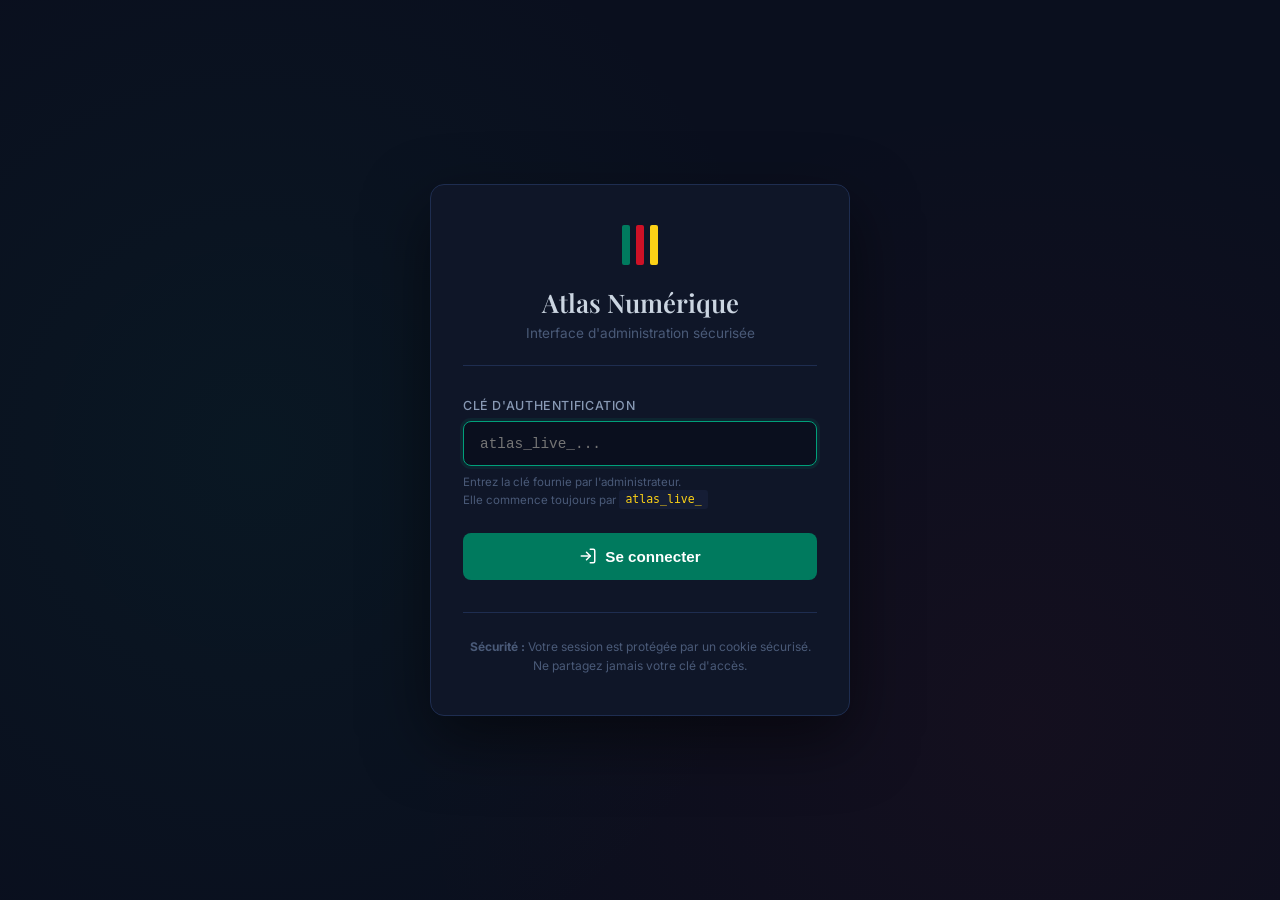
==== static/login.html @ 6f9df2fe "ajout de l'authentification par API key" ====
<!DOCTYPE html>
<html lang="fr">
<head>
  <meta charset="UTF-8" />
  <meta name="viewport" content="width=device-width, initial-scale=1.0" />
  <title>Connexion — Atlas Numérique du Cameroun</title>
  <link rel="preconnect" href="https://fonts.googleapis.com" />
  <link rel="preconnect" href="https://fonts.gstatic.com" crossorigin />
  <link href="https://fonts.googleapis.com/css2?family=Inter:wght@300;400;500;600&family=Playfair+Display:wght@600&display=swap" rel="stylesheet" />
  <link rel="stylesheet" href="/static/login.css" />
</head>
<body>

  <div class="login-container">
    <div class="login-header">
      <div class="login-flag">
        <span class="flag-green"></span>
        <span class="flag-red"></span>
        <span class="flag-yellow"></span>
      </div>
      <h1 class="login-title">Atlas Numérique</h1>
      <p class="login-subtitle">Interface d'administration sécurisée</p>
    </div>

    <!-- Message d'erreur (affiché via JS si l'URL contient ?error=invalid_key) -->
    <div id="error-msg" class="login-message error">
      <svg xmlns="http://www.w3.org/2000/svg" width="16" height="16" viewBox="0 0 24 24" fill="none" stroke="currentColor" stroke-width="2" stroke-linecap="round" stroke-linejoin="round"><circle cx="12" cy="12" r="10"/><line x1="15" y1="9" x2="9" y2="15"/><line x1="9" y1="9" x2="15" y2="15"/></svg>
      <span>Clé API invalide, expirée ou révoquée.</span>
    </div>

    <!-- Formulaire qui envoie la donnée via POST à /api/login -->
    <form action="/api/login" method="POST">
      <div class="form-group">
        <label for="api_key" class="form-label">Clé d'authentification</label>
        <input 
          type="password" 
          id="api_key" 
          name="api_key" 
          class="form-input"
          required 
          autocomplete="off"
          placeholder="atlas_live_..."
        />
        <p class="form-hint">
          Entrez la clé fournie par l'administrateur.<br>
          Elle commence toujours par <code>atlas_live_</code>
        </p>
      </div>

      <button type="submit" class="login-btn">
        <svg xmlns="http://www.w3.org/2000/svg" width="18" height="18" viewBox="0 0 24 24" fill="none" stroke="currentColor" stroke-width="2" stroke-linecap="round" stroke-linejoin="round"><path d="M15 3h4a2 2 0 0 1 2 2v14a2 2 0 0 1-2 2h-4"/><polyline points="10 17 15 12 10 7"/><line x1="15" y1="12" x2="3" y2="12"/></svg>
        Se connecter
      </button>
    </form>

    <div class="login-footer">
      <strong>Sécurité :</strong> Votre session est protégée par un cookie sécurisé.<br>
      Ne partagez jamais votre clé d'accès.
    </div>
  </div>

  <script>
    // Affiche le message d'erreur si l'URL contient ?error=invalid_key
    const urlParams = new URLSearchParams(window.location.search);
    if (urlParams.get('error') === 'invalid_key') {
      document.getElementById('error-msg').classList.add('show');
    }
    
    // Focus automatique sur le champ de saisie
    document.getElementById('api_key').focus();
  </script>

</body>
</html>
---- static/login.css ----
/* static/login.css */
:root {
    --bg: #0a0f1e;
    --bg-2: #0f1628;
    --bg-3: #151d35;
    --border: #1e2d50;
    --border-light: #2a3d6a;
    --green: #007A5E;
    --green-light: #00a07a;
    --green-dim: rgba(0, 122, 94, 0.15);
    --red: #CE1126;
    --red-light: #e8162c;
    --red-dim: rgba(206, 17, 38, 0.15);
    --yellow: #FCD116;
    --yellow-light: #fde04d;
    --text: #CBD5E1;
    --text-2: #8899B4;
    --text-3: #4a5a78;
    --radius: 8px;
    --radius-lg: 14px;
    --font-display: 'Playfair Display', Georgia, serif;
    --font-body: 'Inter', sans-serif;
  }
  
  * { box-sizing: border-box; margin: 0; padding: 0; }
  
  body {
    min-height: 100vh;
    background: var(--bg);
    color: var(--text);
    font-family: var(--font-body);
    display: flex;
    align-items: center;
    justify-content: center;
    padding: 1rem;
    background-image: 
      radial-gradient(circle at 20% 50%, rgba(0, 122, 94, 0.08) 0%, transparent 50%),
      radial-gradient(circle at 80% 80%, rgba(206, 17, 38, 0.05) 0%, transparent 50%);
  }
  
  .login-container {
    width: 100%;
    max-width: 420px;
    background: var(--bg-2);
    border: 1px solid var(--border);
    border-radius: var(--radius-lg);
    padding: 2.5rem 2rem;
    box-shadow: 0 24px 64px rgba(0,0,0,0.5);
    animation: fadeIn 0.4s ease;
  }
  
  @keyframes fadeIn {
    from { opacity: 0; transform: translateY(15px); }
    to { opacity: 1; transform: translateY(0); }
  }
  
  .login-header {
    text-align: center;
    margin-bottom: 2rem;
    padding-bottom: 1.5rem;
    border-bottom: 1px solid var(--border);
  }
  
  .login-flag {
    display: flex;
    justify-content: center;
    gap: 6px;
    margin-bottom: 1.25rem;
  }
  
  .login-flag span {
    width: 8px;
    height: 40px;
    border-radius: 2px;
  }
  
  .flag-green { background: var(--green); }
  .flag-red { background: var(--red); }
  .flag-yellow { background: var(--yellow); }
  
  .login-title {
    font-family: var(--font-display);
    font-size: 1.6rem;
    font-weight: 600;
    color: var(--text);
    margin-bottom: 0.4rem;
  }
  
  .login-subtitle {
    font-size: 0.85rem;
    color: var(--text-3);
  }
  
  .login-message {
    padding: 0.9rem 1.1rem;
    border-radius: var(--radius);
    margin-bottom: 1.25rem;
    font-size: 0.85rem;
    display: none;
    align-items: center;
    gap: 0.6rem;
  }
  
  .login-message.show { display: flex; }
  .login-message.error {
    background: var(--red-dim);
    border: 1px solid var(--red);
    color: var(--red-light);
  }
  
  .form-group { margin-bottom: 1.5rem; }
  
  .form-label {
    display: block;
    font-size: 0.78rem;
    font-weight: 500;
    color: var(--text-2);
    text-transform: uppercase;
    letter-spacing: 0.05em;
    margin-bottom: 0.5rem;
  }
  
  .form-input {
    width: 100%;
    background: var(--bg-3);
    border: 1px solid var(--border);
    border-radius: var(--radius);
    padding: 0.85rem 1rem;
    color: var(--text);
    font-family: 'Courier New', monospace;
    font-size: 0.9rem;
    transition: all 0.2s ease;
    outline: none;
  }
  
  .form-input:focus {
    border-color: var(--green-light);
    background: var(--bg);
    box-shadow: 0 0 0 3px var(--green-dim);
  }
  
  .form-hint {
    font-size: 0.72rem;
    color: var(--text-3);
    margin-top: 0.5rem;
    line-height: 1.5;
  }
  
  .form-hint code {
    background: var(--bg-3);
    padding: 0.15rem 0.4rem;
    border-radius: 3px;
    color: var(--yellow);
  }
  
  .login-btn {
    width: 100%;
    background: var(--green);
    color: #fff;
    border: none;
    border-radius: var(--radius);
    padding: 0.9rem 1.5rem;
    font-size: 0.95rem;
    font-weight: 600;
    cursor: pointer;
    transition: all 0.2s ease;
    display: flex;
    align-items: center;
    justify-content: center;
    gap: 0.5rem;
  }
  
  .login-btn:hover {
    background: var(--green-light);
    transform: translateY(-1px);
    box-shadow: 0 8px 20px rgba(0, 122, 94, 0.3);
  }
  
  .login-footer {
    margin-top: 2rem;
    padding-top: 1.5rem;
    border-top: 1px solid var(--border);
    text-align: center;
    font-size: 0.75rem;
    color: var(--text-3);
    line-height: 1.6;
  }
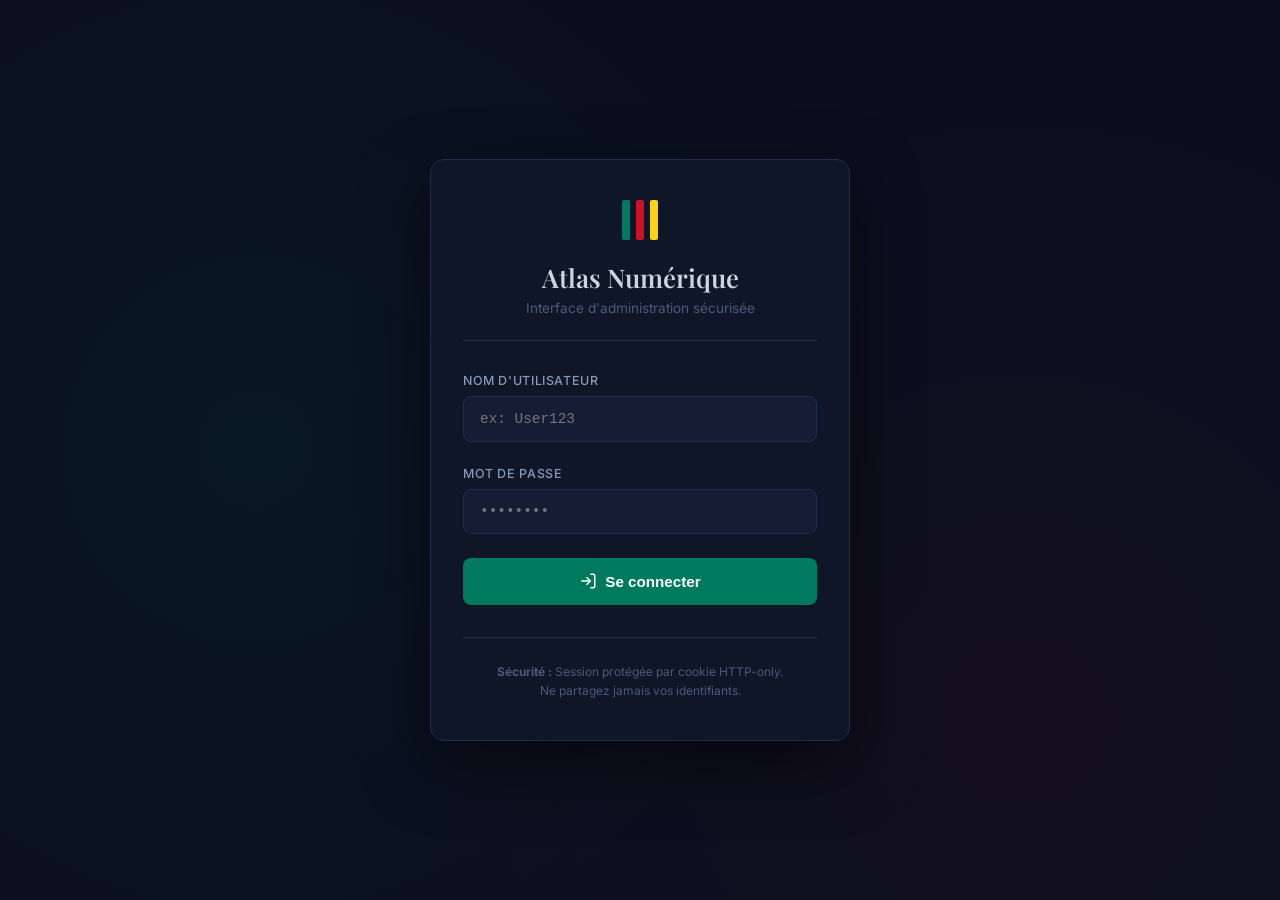
==== commit 78938c8e: "ajout de login et logout, masquage de du bouton d'import pour le grand publique" ====
--- a/static/login.html
+++ b/static/login.html
@@ -8,67 +8,43 @@
   <link rel="preconnect" href="https://fonts.gstatic.com" crossorigin />
   <link href="https://fonts.googleapis.com/css2?family=Inter:wght@300;400;500;600&family=Playfair+Display:wght@600&display=swap" rel="stylesheet" />
   <link rel="stylesheet" href="/static/login.css" />
+  <script src="/static/auth.js"></script>
 </head>
 <body>
-
   <div class="login-container">
     <div class="login-header">
       <div class="login-flag">
-        <span class="flag-green"></span>
-        <span class="flag-red"></span>
-        <span class="flag-yellow"></span>
+        <span class="flag-green"></span><span class="flag-red"></span><span class="flag-yellow"></span>
       </div>
       <h1 class="login-title">Atlas Numérique</h1>
       <p class="login-subtitle">Interface d'administration sécurisée</p>
     </div>
 
-    <!-- Message d'erreur (affiché via JS si l'URL contient ?error=invalid_key) -->
-    <div id="error-msg" class="login-message error">
-      <svg xmlns="http://www.w3.org/2000/svg" width="16" height="16" viewBox="0 0 24 24" fill="none" stroke="currentColor" stroke-width="2" stroke-linecap="round" stroke-linejoin="round"><circle cx="12" cy="12" r="10"/><line x1="15" y1="9" x2="9" y2="15"/><line x1="9" y1="9" x2="15" y2="15"/></svg>
-      <span>Clé API invalide, expirée ou révoquée.</span>
-    </div>
+    <!-- Message d'erreur géré par AtlasAuth -->
+    <p id="loginError" class="login-message error" style="display:none;"></p>
 
-    <!-- Formulaire qui envoie la donnée via POST à /api/login -->
-    <form action="/api/login" method="POST">
+    <!-- Formulaire géré par AtlasAuth.bindLoginForm() -->
+    <form id="loginForm" class="login-form">
       <div class="form-group">
-        <label for="api_key" class="form-label">Clé d'authentification</label>
-        <input 
-          type="password" 
-          id="api_key" 
-          name="api_key" 
-          class="form-input"
-          required 
-          autocomplete="off"
-          placeholder="atlas_live_..."
-        />
-        <p class="form-hint">
-          Entrez la clé fournie par l'administrateur.<br>
-          Elle commence toujours par <code>atlas_live_</code>
-        </p>
+        <label for="username" class="form-label">Nom d'utilisateur</label>
+        <input type="text" id="username" name="username" class="form-input" required autocomplete="username" placeholder="ex: User123" />
       </div>
-
+      <div class="form-group">
+        <label for="password" class="form-label">Mot de passe</label>
+        <input type="password" id="password" name="password" class="form-input" required autocomplete="current-password" placeholder="••••••••" />
+      </div>
       <button type="submit" class="login-btn">
-        <svg xmlns="http://www.w3.org/2000/svg" width="18" height="18" viewBox="0 0 24 24" fill="none" stroke="currentColor" stroke-width="2" stroke-linecap="round" stroke-linejoin="round"><path d="M15 3h4a2 2 0 0 1 2 2v14a2 2 0 0 1-2 2h-4"/><polyline points="10 17 15 12 10 7"/><line x1="15" y1="12" x2="3" y2="12"/></svg>
+        <svg xmlns="http://www.w3.org/2000/svg" width="18" height="18" viewBox="0 0 24 24" fill="none" stroke="currentColor" stroke-width="2"><path d="M15 3h4a2 2 0 0 1 2 2v14a2 2 0 0 1-2 2h-4"/><polyline points="10 17 15 12 10 7"/><line x1="15" y1="12" x2="3" y2="12"/></svg>
         Se connecter
       </button>
     </form>
 
     <div class="login-footer">
-      <strong>Sécurité :</strong> Votre session est protégée par un cookie sécurisé.<br>
-      Ne partagez jamais votre clé d'accès.
+      <strong>Sécurité :</strong> Session protégée par cookie HTTP-only.<br>
+      Ne partagez jamais vos identifiants.
     </div>
   </div>
 
-  <script>
-    // Affiche le message d'erreur si l'URL contient ?error=invalid_key
-    const urlParams = new URLSearchParams(window.location.search);
-    if (urlParams.get('error') === 'invalid_key') {
-      document.getElementById('error-msg').classList.add('show');
-    }
-    
-    // Focus automatique sur le champ de saisie
-    document.getElementById('api_key').focus();
-  </script>
-
+  <!-- AtlasAuth s'initialise automatiquement au chargement -->
 </body>
 </html>
